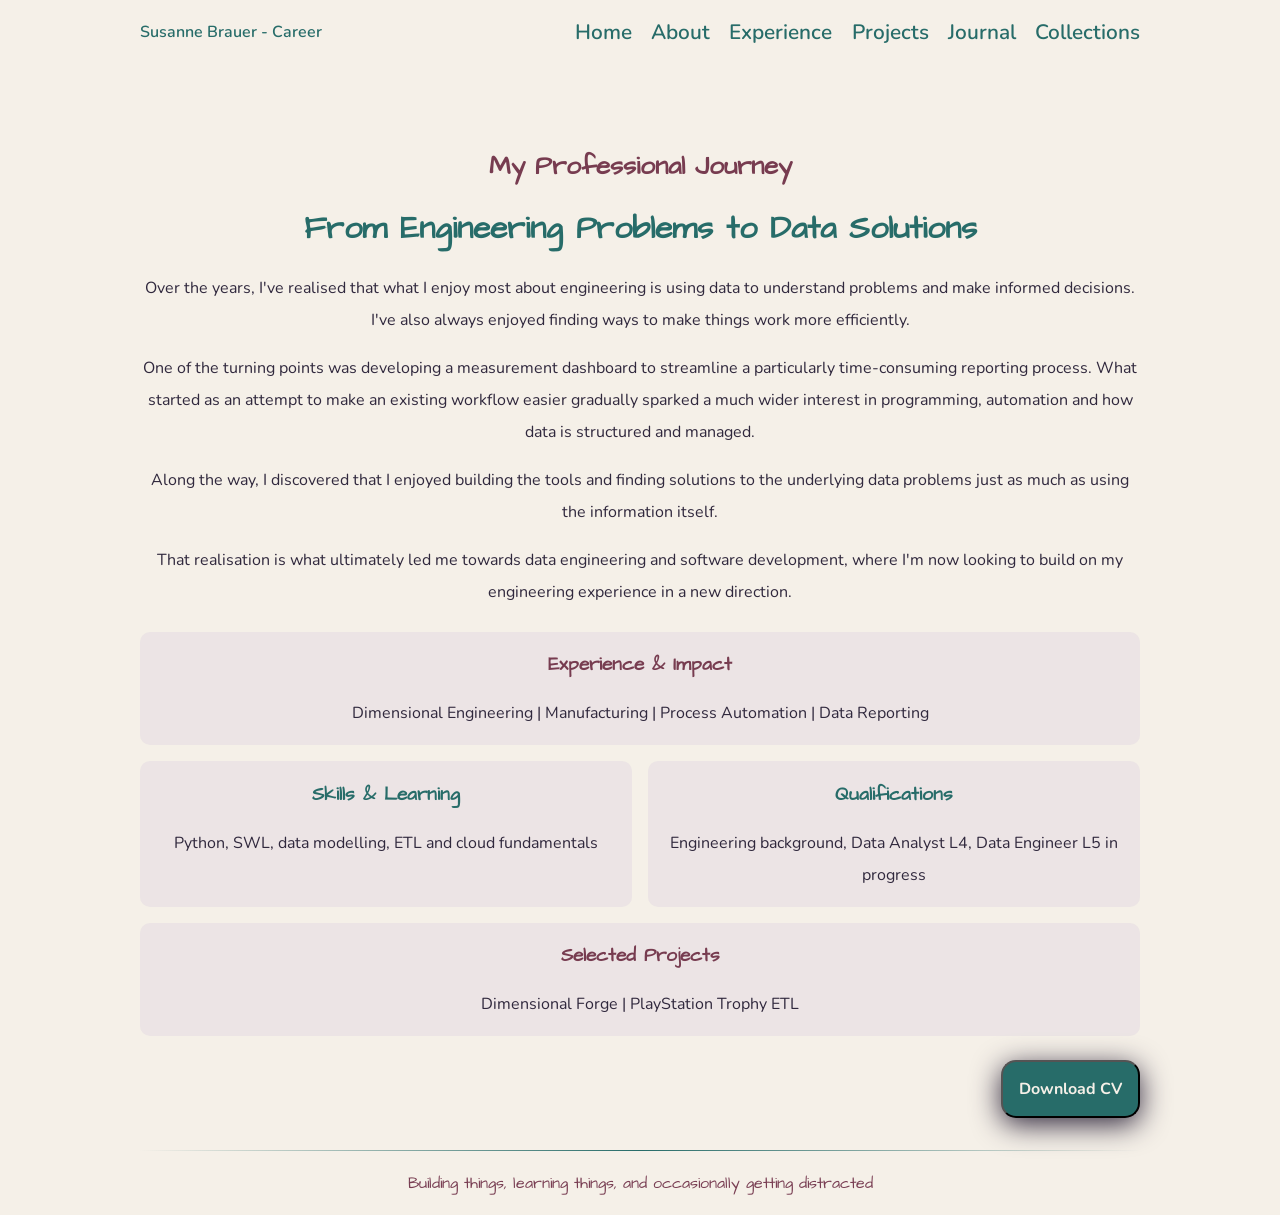
==== career.html @ 4adc1247 "add career page with desktop design" ====
<!DOCTYPE html>
<html lang="en">
<head>
    <meta charset="UTF-8">
    <meta name="viewport" content="width=device-width, initial-scale=1.0">
    <title>Susanne Brauer</title>
    
    <link rel="preconnect" href="https://fonts.googleapis.com">
    <link rel="preconnect" href="https://fonts.gstatic.com" crossorigin>
    <link href="https://fonts.googleapis.com/css2?family=Architects+Daughter&family=Nunito:ital,wght@0,200..1000;1,200..1000&display=swap" rel="stylesheet">
    <link rel="stylesheet" href="style.css">
    <script src="script.js" defer></script>
</head>
<body>
    <header>
        <p>Susanne Brauer - Career</p>
        <nav id="mobile-nav">
            <ul>
                <li><a href="#">Home</a></li>
                <li><a href="#">About</a></li>
                <li><a href="#">Experience</a></li>
                <li><a href="#">Projects</a></li>
                <li><a href="#">Journal</a></li>
                <li><a href="#">Collections</a></li>
            </ul>
        </nav>
        <button id="menu-button" aria-label="Toggel navigation" aria-expanded="false" aria-controls="mobile-nav">
            <div class="menu-bar"></div>
            <div class="menu-bar"></div>
            <div class="menu-bar"></div>
        </button>
    </header>
    <main>
        <h2 class="tag-line-top"">My Professional Journey</h2>
        <h1>From Engineering Problems to Data Solutions</h1>
        <p>Over the years, I've realised that what I enjoy most about engineering is using data to understand problems and make informed decisions. I've also always enjoyed finding ways to make things work more efficiently.</p>

        <p>One of the turning points was developing a measurement dashboard to streamline a particularly time-consuming reporting process. What started as an attempt to make an existing workflow easier gradually sparked a much wider interest in programming, automation and how data is structured and managed.</p>

        <p>Along the way, I discovered that I enjoyed building the tools and finding solutions to the underlying data problems just as much as using the information itself.</p>

        <p>That realisation is what ultimately led me towards data engineering and software development, where I'm now looking to build on my engineering experience in a new direction.</p>

        <div id="career-overview-container">
            <div id="experience-impact-block">
                <h3>Experience & Impact</h3>
                <p>Dimensional Engineering | Manufacturing | Process Automation | Data Reporting</p>
            </div>

            <div id="skills-learning-block">
                <h3>Skills & Learning</h3>
                <p>Python, SWL, data modelling, ETL and cloud fundamentals</p>
            </div>

            <div id="qualifications-block">
                <h3>Qualifications</h3>
                <p>Engineering background, Data Analyst L4, Data Engineer L5 in progress</p>
            </div>

            <div id="projects-block">
                <h3>Selected Projects</h3>
                <p>Dimensional Forge | PlayStation Trophy ETL</p>
            </div>
        </div>

        <button class="button" id="cv-button">Download CV</button>
    </main>
    <footer>
        <p>Building things, learning things, and occasionally getting distracted</p>
    </footer>
</body>
</html>
---- style.css ----
:root {
    --color-deep-teal: #276C69;
    --color-bordeaux: #773c50;
    --color-lavender: #B5A2D1;
    --color-warm-cream: #F5F0E8;
    --color-plum: #30283d;
}

* {
    box-sizing: border-box;
}

html, body {
    height: 100%;
    font-size: 16px;
}

body {
    background-color: var(--color-warm-cream);
    color: var(--color-plum);
    font-family: 'Nunito', Arial, Helvetica, sans-serif;
    width: 80%;
    max-width: 1000px;
    margin: auto;
    display: flex;
    flex-direction: column;
}

p {
    line-height: 2rem;
    font-size: 1rem;
}

.button {
    padding: 1rem;
    color: var(--color-warm-cream);
    background-color: var(--color-deep-teal);
    border-radius: 15px;
    font-family: 'Nunito', Arial, Helvetica, sans-serif;
    font-weight: bold;
    font-size: 1rem;
    box-shadow: 0 0.4rem 1.8rem var(--color-plum);
}

header {
    display: flex;
    justify-content: space-between;
    align-items: center;
    color: var(--color-deep-teal);
    font-weight: 600;
    font-size: 1.3rem;
}

main {
    padding-top: 4rem;
    text-align: center;
    flex: 1 0 auto;
}

nav ul {
    display: flex;
    gap: 1.2rem;
    margin: 0;
}

nav ul li {
    list-style: none;
}

nav ul a {
    display: block;
    text-decoration: none;
    color: inherit;
}

nav ul a:hover {
    text-shadow: 0px 0px 6px var(--color-lavender);
}

#menu-button {
    display: none;
}

h1 {
    color: var(--color-deep-teal);
    font-family: 'Architects Daughter', Arial, Helvetica, sans-serif;
    font-size: 2rem;
}

h2 {
    color: var(--color-bordeaux);
    font-family: 'Architects Daughter', Arial, Helvetica, sans-serif;
    font-size: 1.6rem;
}

h3 {
    font-family: 'Architects Daughter', Arial, Helvetica, sans-serif;
    font-size: 1.2rem;
}

#title-section {
    color: var(--color-bordeaux);
    font-weight: bold;
    padding-bottom: 1.6rem;
}

#greeting {
    text-transform: uppercase;
    font-family: 'Architects Daughter', Arial, Helvetica, sans-serif;
    font-size: 1.2rem;
    text-align: left;
}

#sub-title {
    font-size: 1.4rem;
    text-align: right;
}

#intro {
    display: flex;
    justify-content: space-between;
    align-items: center;
}

#intro-blurp {
    line-height: 2rem;
    font-size: 1.2rem;
    max-width: 500px;
    text-align: left;
}

#intro-img {
    border-radius: 50%;
    border: solid 4px var(--color-deep-teal);
    filter: drop-shadow(1.4rem 1rem 1.8rem var(--color-plum));
    width: 250px;
}

#career-overview-container {
    display: grid;
    grid-template-columns: 1fr 1fr;
    grid-gap: 1rem;
    margin-top: 1.5rem;
    margin-bottom: 1.5rem;
}

#career-overview-container > div {
    background-color:  rgba(181, 162, 209, 0.15);
    border-radius: 10px;
}

#experience-impact-block, #projects-block {
    grid-column-start: 1;
    grid-column-end: 3;
}

#experience-impact-block h3, #projects-block h3 {
    color: var(--color-bordeaux);
}

#skills-learning-block h3, #qualifications-block h3 {
    color: var(--color-deep-teal);
}

#cv-button {
    float: right;
}

footer {
    margin-top: 2rem;
    border-top: solid 1px;
    border-image: linear-gradient(to right, rgba(0, 0, 0, 0), var(--color-deep-teal), rgba(0, 0, 0, 0)) 1;
    font-family: 'Architects Daughter', Arial, Helvetica, sans-serif;
    color: #783D52;
    font-size: 0.9rem;
    text-align: center;
    flex-shrink: 0;
}

/*format adjustments*/
@media only screen and (max-width: 950px) {
    body {
        width: 95%;
    }
}

@media only screen and (max-width: 800px) {
    html {
        font-size: 14px;
    }

    header {
        flex-wrap: wrap;
    }

    nav {
        display: none;
    }

    nav.open-nav {
        display: block;
        flex-basis: 100%;
        order: 3;
        border-top:solid 1px;
        border-image: linear-gradient(to right, rgba(0, 0, 0, 0), var(--color-deep-teal), rgba(0, 0, 0, 0)) 1;
        padding-top: 1rem;
    }

    nav ul {
        flex-direction: column;
    }

    #menu-button {
        display: flex;
        flex-direction: column;
        padding: 4px;
        border: solid 2px var(--color-deep-teal);
        border-radius: 8px;
    }

    .menu-bar {
        background-color: var(--color-deep-teal);
        height: 2px;
        width: 22px;
        margin: 3px;
    }

    #intro-img {
        width: 160px;
    }
}

@media only screen and (max-width: 650px) {
    html {
        font-size: 12px;
    }

    body {
        width: 100%;
    }

    header {
        margin-right: 10px;
        margin-left: 10px;
    }

    #greeting, #sub-title, #intro-blurp {
        text-align: center;
    }

    #intro {
        flex-direction: column;
    }

    #intro-blurp {
        order: 2;
    }

    #intro-img {
        order: 1;
        width: 100px;
    }
}
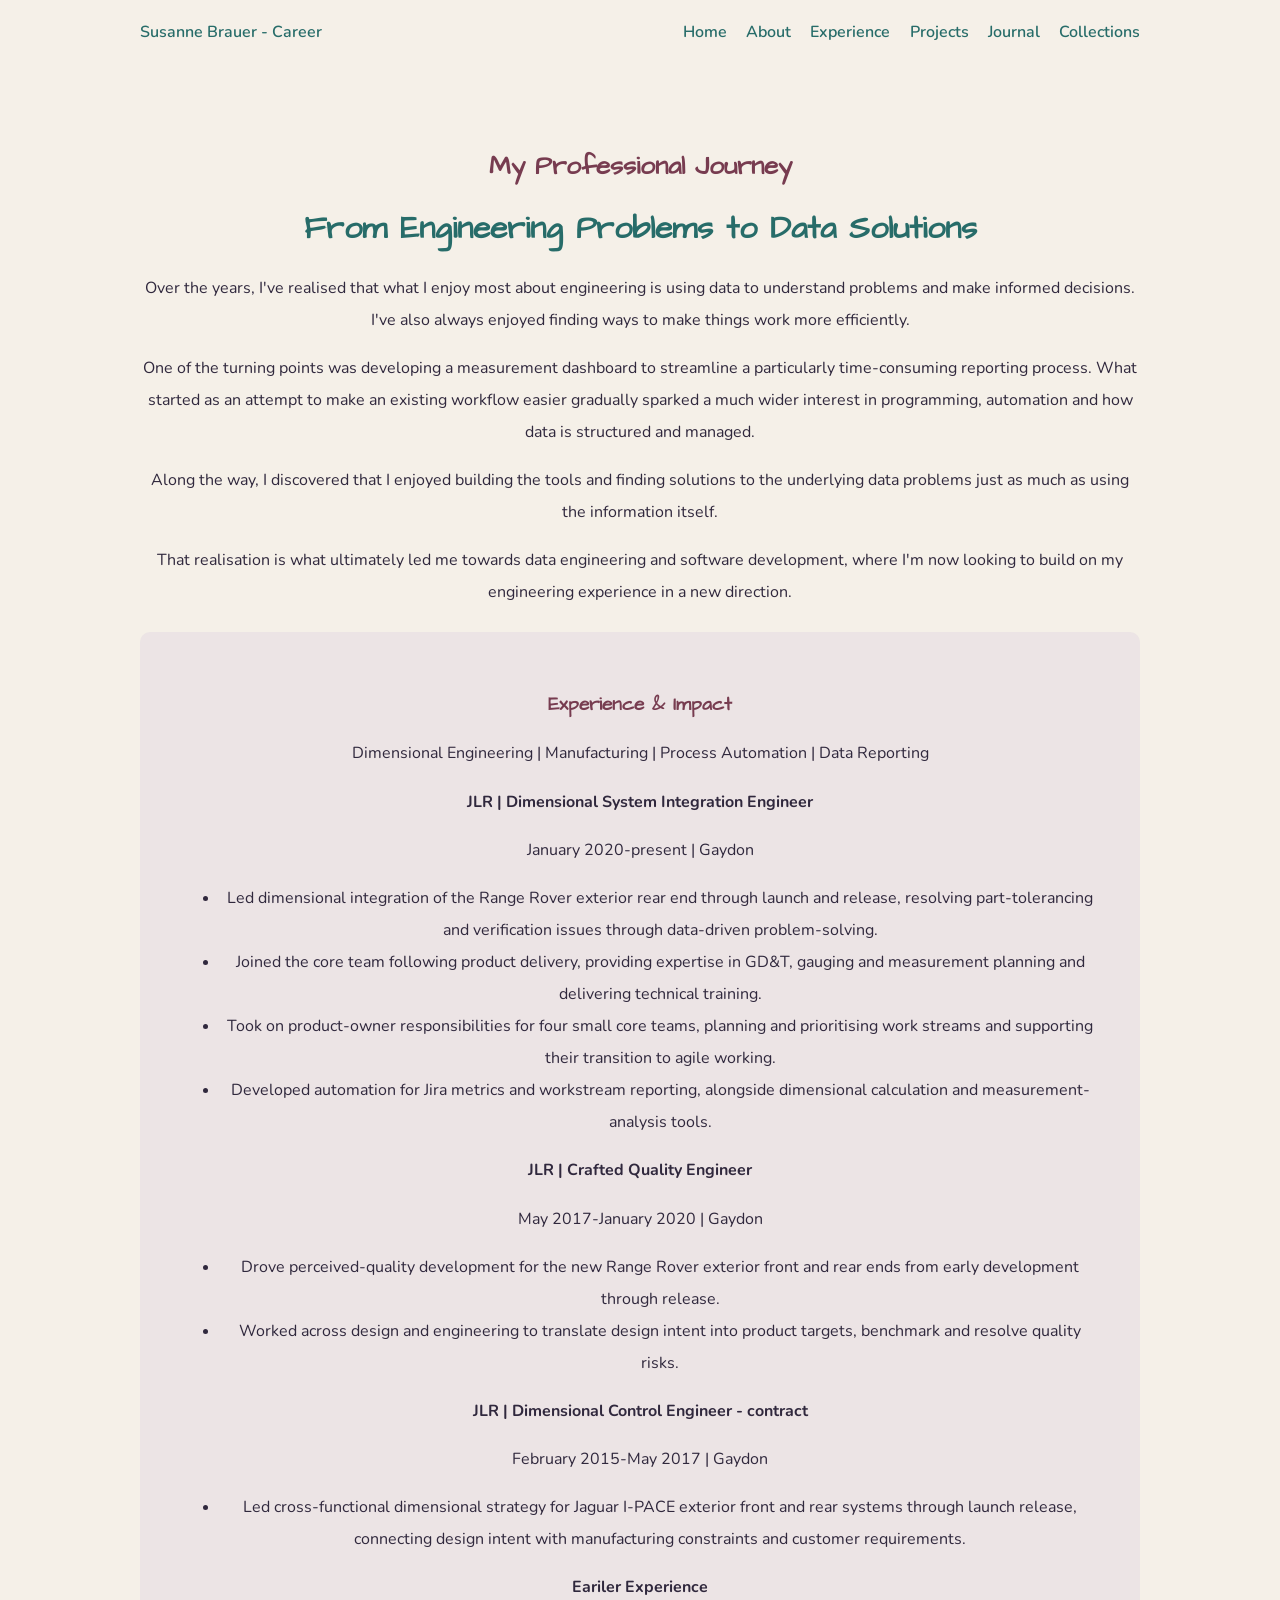
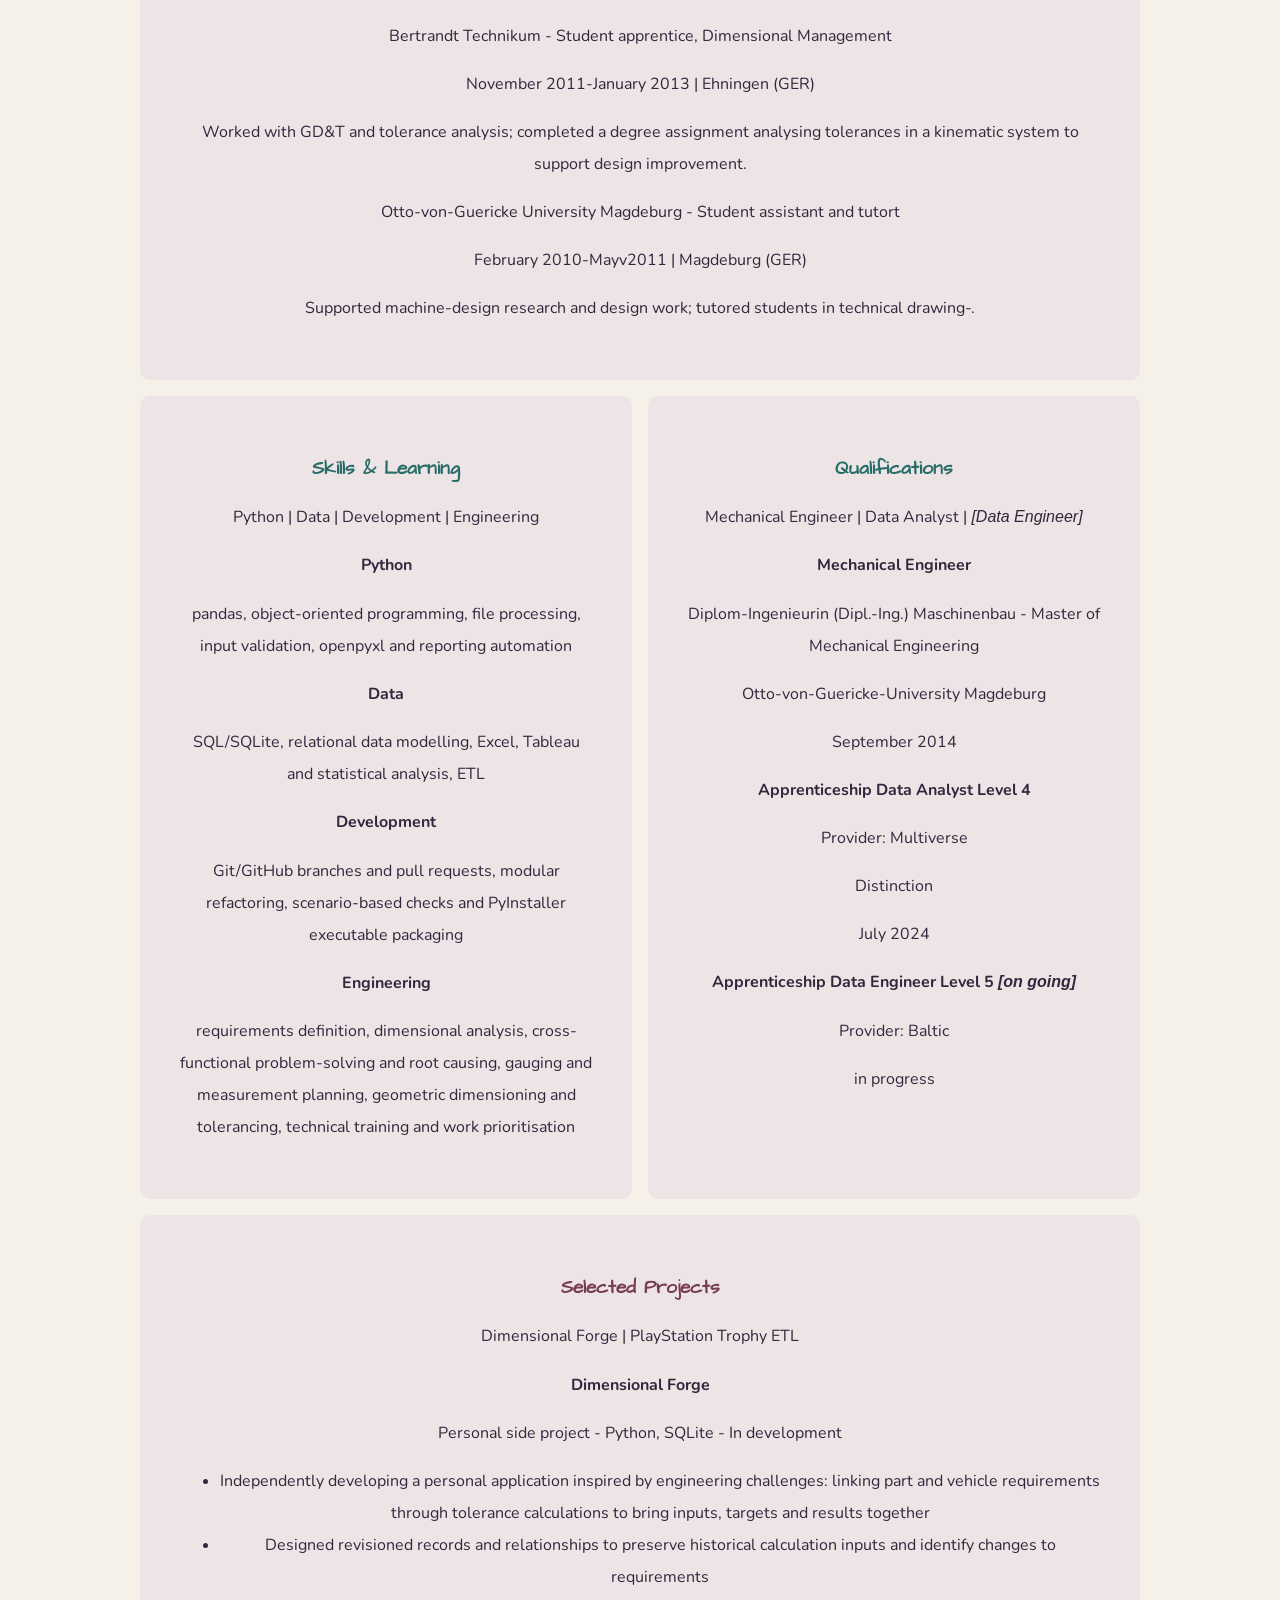
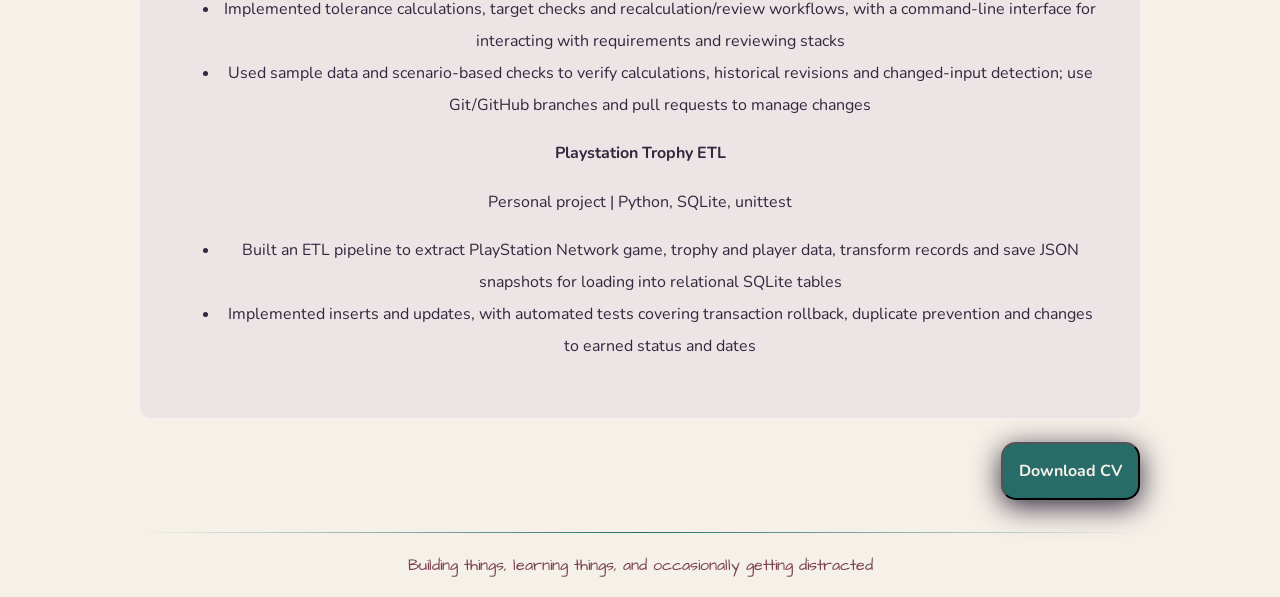
==== commit f79ce6d5: "add more details to the career page aand made some first style adjustments for readability" ====
--- a/career.html
+++ b/career.html
@@ -42,24 +42,84 @@
         <p>That realisation is what ultimately led me towards data engineering and software development, where I'm now looking to build on my engineering experience in a new direction.</p>
 
         <div id="career-overview-container">
-            <div id="experience-impact-block">
+            <div class="box" id="experience-impact-block">
                 <h3>Experience & Impact</h3>
                 <p>Dimensional Engineering | Manufacturing | Process Automation | Data Reporting</p>
+                <h4>JLR | Dimensional System Integration Engineer</h4>
+                <p>January 2020-present | Gaydon</p>
+                <ul>
+                    <li>Led dimensional integration of the Range Rover exterior rear end through launch and release, resolving part-tolerancing and verification issues through data-driven problem-solving.</li>
+                    <li>Joined the core team following product delivery, providing expertise in GD&T, gauging and measurement planning and delivering technical training.</li>
+                    <li>Took on product-owner responsibilities for four small core teams, planning and prioritising work streams and supporting their transition to agile working.</li>
+                    <li> Developed automation for Jira metrics and workstream reporting, alongside dimensional calculation and measurement-analysis tools.</li>
+                </ul>
+                <h4>JLR | Crafted Quality Engineer</h4>
+                <p>May 2017-January 2020 | Gaydon</p>
+                <ul>
+                    <li>Drove perceived-quality development for the new Range Rover exterior front and rear ends from early development through release.</li>
+                    <li>Worked across design and engineering to translate design intent into product targets, benchmark and resolve quality risks.</li>
+                </ul>
+                <h4>JLR | Dimensional Control Engineer - contract</h4>
+                <p>February 2015-May 2017 | Gaydon</p>
+                <ul>
+                    <li>Led cross-functional dimensional strategy for Jaguar I-PACE exterior front and rear systems through launch release, connecting design intent with manufacturing constraints and customer requirements.</li>
+                </ul>
+                <h4>Eariler Experience</h4>
+                <p>Bertrandt Technikum - Student apprentice, Dimensional Management</p>
+                <p>November 2011-January 2013 | Ehningen (GER)</p>
+                <p>Worked with GD&T and tolerance analysis; completed a degree assignment analysing tolerances in a kinematic system to support design improvement.</p>
+                <p>Otto-von-Guericke University Magdeburg - Student assistant and tutort</p>
+                <p>February 2010-Mayv2011 | Magdeburg (GER)</p>
+                <p>Supported machine-design research and design work; tutored students in technical drawing-.</p>
             </div>
 
-            <div id="skills-learning-block">
+            <div class="box" id="skills-learning-block">
                 <h3>Skills & Learning</h3>
-                <p>Python, SWL, data modelling, ETL and cloud fundamentals</p>
+                <p>Python | Data | Development | Engineering</p>
+                <h4>Python</h4>
+                <p>pandas, object-oriented programming, file processing, input validation, openpyxl and reporting automation</p>
+                <h4>Data</h4>
+                <p>SQL/SQLite, relational data modelling, Excel, Tableau and statistical analysis, ETL</p>
+                <h4>Development</h4>
+                <p>Git/GitHub branches and pull requests, modular refactoring, scenario-based checks and PyInstaller
+                executable packaging</p>
+                <h4>Engineering</h4>
+                <p>requirements definition, dimensional analysis, cross-functional problem-solving and root causing, gauging and measurement planning, geometric dimensioning and tolerancing, technical training and work prioritisation</p>
             </div>
 
-            <div id="qualifications-block">
+            <div class="box" id="qualifications-block">
                 <h3>Qualifications</h3>
-                <p>Engineering background, Data Analyst L4, Data Engineer L5 in progress</p>
+                <p>Mechanical Engineer | Data Analyst | <i>[Data Engineer]</i> </p>
+                <h4>Mechanical Engineer</h4>
+                <p>Diplom-Ingenieurin (Dipl.-Ing.) Maschinenbau - Master of Mechanical Engineering</p>
+                <p>Otto-von-Guericke-University Magdeburg</p>
+                <p>September 2014</p>
+                <h4>Apprenticeship Data Analyst Level 4</h4>
+                <p>Provider: Multiverse</p>
+                <p>Distinction</p>
+                <p>July 2024</p>
+                <h4>Apprenticeship Data Engineer Level 5 <i>[on going]</i></h4>
+                <p>Provider: Baltic</p>
+                <p>in progress</p>
             </div>
 
-            <div id="projects-block">
+            <div class="box" id="projects-block">
                 <h3>Selected Projects</h3>
                 <p>Dimensional Forge | PlayStation Trophy ETL</p>
+                <h4>Dimensional Forge</h4>
+                <p>Personal side project - Python, SQLite - In development</p>
+                <ul>
+                    <li>Independently developing a personal application inspired by engineering challenges: linking part and vehicle requirements through tolerance calculations to bring inputs, targets and results together</li>
+                    <li>Designed revisioned records and relationships to preserve historical calculation inputs and identify changes to requirements</li>
+                    <li>Implemented tolerance calculations, target checks and recalculation/review workflows, with a command-line interface for interacting with requirements and reviewing stacks</li>
+                    <li>Used sample data and scenario-based checks to verify calculations, historical revisions and changed-input detection; use Git/GitHub branches and pull requests to manage changes</li>
+                </ul>
+                <h4>Playstation Trophy ETL</h4>
+                <p>Personal project | Python, SQLite, unittest</p>
+                <ul>
+                    <li>Built an ETL pipeline to extract PlayStation Network game, trophy and player data, transform records and save JSON snapshots for loading into relational SQLite tables</li>
+                    <li>Implemented inserts and updates, with automated tests covering transaction rollback, duplicate prevention and changes to earned status and dates</li>
+                </ul>
             </div>
         </div>
 
--- a/style.css
+++ b/style.css
@@ -26,7 +26,7 @@
     flex-direction: column;
 }
 
-p {
+p, li, a {
     line-height: 2rem;
     font-size: 1rem;
 }
@@ -81,21 +81,26 @@
     display: none;
 }
 
+h1, h2, h3 {
+    font-family: 'Architects Daughter', Arial, Helvetica, sans-serif;
+}
+
 h1 {
     color: var(--color-deep-teal);
-    font-family: 'Architects Daughter', Arial, Helvetica, sans-serif;
     font-size: 2rem;
 }
 
 h2 {
     color: var(--color-bordeaux);
-    font-family: 'Architects Daughter', Arial, Helvetica, sans-serif;
     font-size: 1.6rem;
 }
 
 h3 {
-    font-family: 'Architects Daughter', Arial, Helvetica, sans-serif;
     font-size: 1.2rem;
+}
+
+h4 {
+    font-size: 1rem;
 }
 
 #title-section {
@@ -164,6 +169,10 @@
 
 #cv-button {
     float: right;
+}
+
+.box {
+    padding: 2.5rem;
 }
 
 footer {
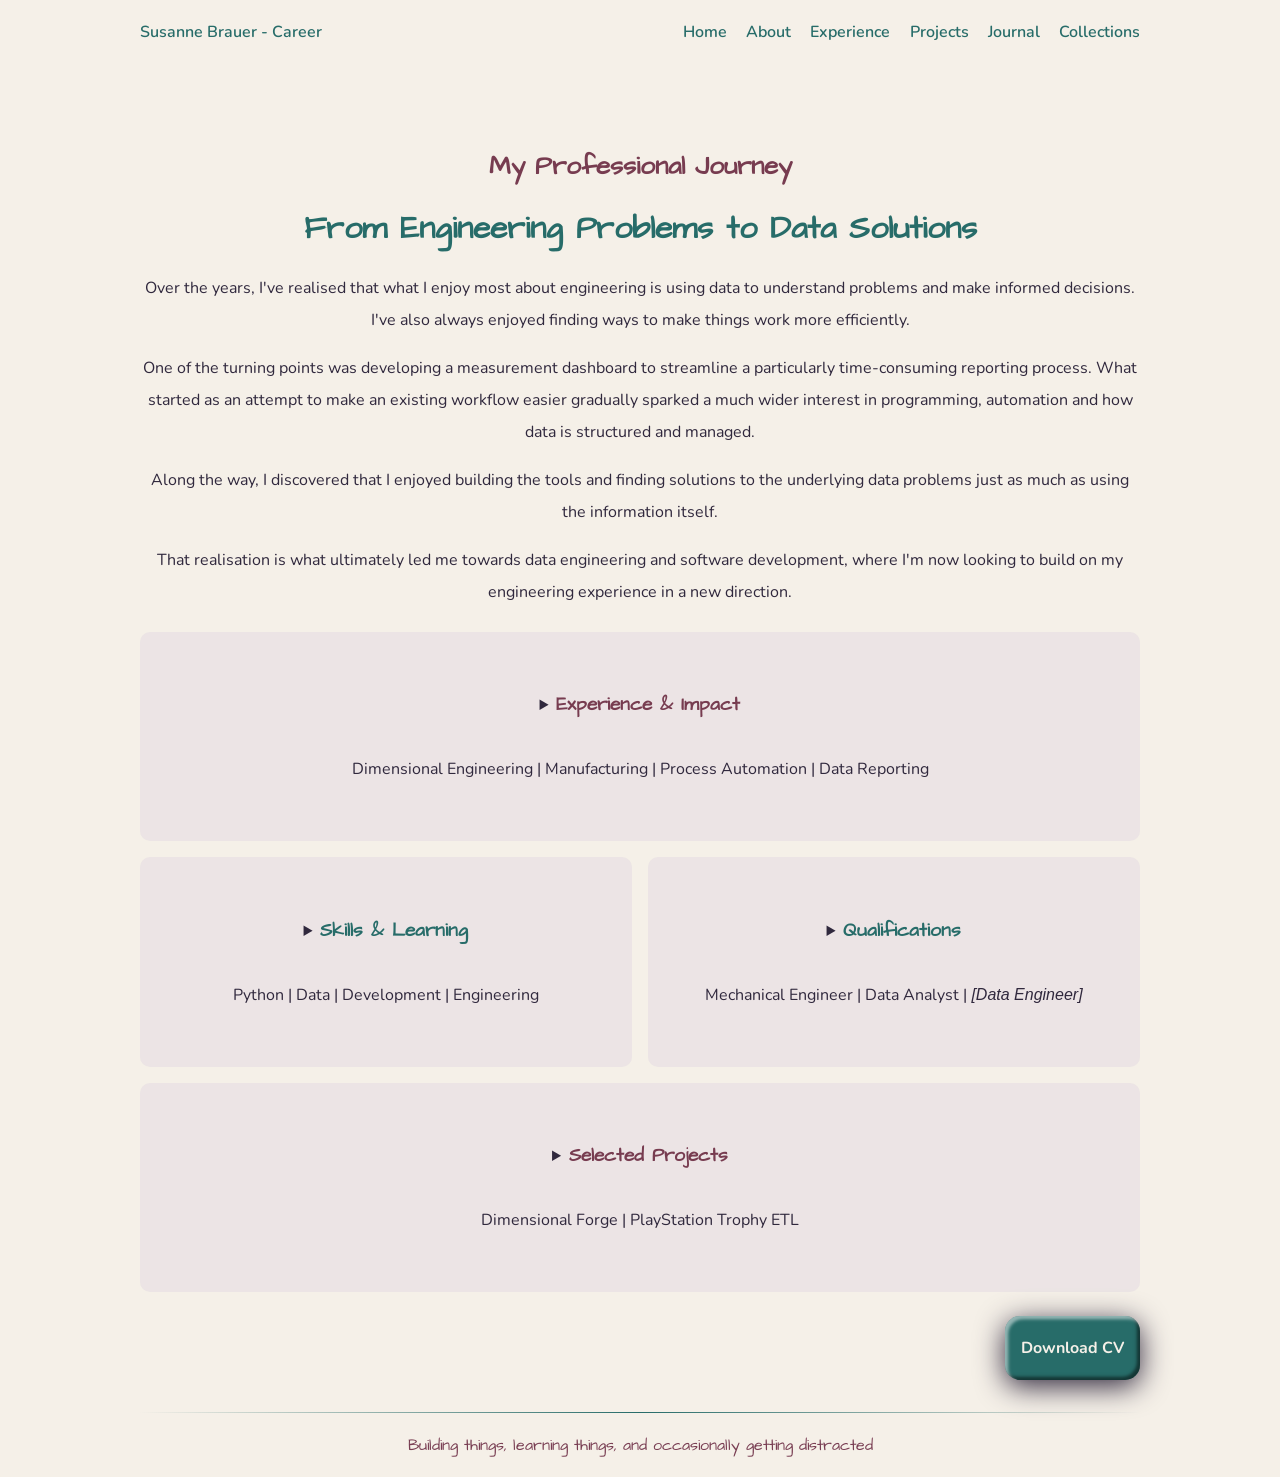
==== commit c6e5b90a: "Made career page content collapsable and add functionality to CV download button" ====
--- a/career.html
+++ b/career.html
@@ -43,87 +43,131 @@
 
         <div id="career-overview-container">
             <div class="box" id="experience-impact-block">
-                <h3>Experience & Impact</h3>
-                <p>Dimensional Engineering | Manufacturing | Process Automation | Data Reporting</p>
-                <h4>JLR | Dimensional System Integration Engineer</h4>
-                <p>January 2020-present | Gaydon</p>
-                <ul>
-                    <li>Led dimensional integration of the Range Rover exterior rear end through launch and release, resolving part-tolerancing and verification issues through data-driven problem-solving.</li>
-                    <li>Joined the core team following product delivery, providing expertise in GD&T, gauging and measurement planning and delivering technical training.</li>
-                    <li>Took on product-owner responsibilities for four small core teams, planning and prioritising work streams and supporting their transition to agile working.</li>
-                    <li> Developed automation for Jira metrics and workstream reporting, alongside dimensional calculation and measurement-analysis tools.</li>
-                </ul>
-                <h4>JLR | Crafted Quality Engineer</h4>
-                <p>May 2017-January 2020 | Gaydon</p>
-                <ul>
-                    <li>Drove perceived-quality development for the new Range Rover exterior front and rear ends from early development through release.</li>
-                    <li>Worked across design and engineering to translate design intent into product targets, benchmark and resolve quality risks.</li>
-                </ul>
-                <h4>JLR | Dimensional Control Engineer - contract</h4>
-                <p>February 2015-May 2017 | Gaydon</p>
-                <ul>
-                    <li>Led cross-functional dimensional strategy for Jaguar I-PACE exterior front and rear systems through launch release, connecting design intent with manufacturing constraints and customer requirements.</li>
-                </ul>
-                <h4>Eariler Experience</h4>
-                <p>Bertrandt Technikum - Student apprentice, Dimensional Management</p>
-                <p>November 2011-January 2013 | Ehningen (GER)</p>
-                <p>Worked with GD&T and tolerance analysis; completed a degree assignment analysing tolerances in a kinematic system to support design improvement.</p>
-                <p>Otto-von-Guericke University Magdeburg - Student assistant and tutort</p>
-                <p>February 2010-Mayv2011 | Magdeburg (GER)</p>
-                <p>Supported machine-design research and design work; tutored students in technical drawing-.</p>
+                <details>
+                    <summary>
+                        <h3>Experience & Impact</h3>
+                        <p>Dimensional Engineering | Manufacturing | Process Automation | Data Reporting</p>
+                    </summary>
+                    <details>
+                        <summary>
+                            <h4>Jaguar Land Rover | Dimensional System Integration Engineer</h4>
+                            <p>January 2020-present | Gaydon</p>
+                        </summary>
+                        <ul>
+                            <li>Led dimensional integration of the Range Rover exterior rear end through launch and release, resolving part-tolerancing and verification issues through data-driven problem-solving.</li>
+                            <li>Joined the core team following product delivery, providing expertise in GD&T, gauging and measurement planning and delivering technical training.</li>
+                            <li>Took on product-owner responsibilities for four small core teams, planning and prioritising work streams and supporting their transition to agile working.</li>
+                            <li> Developed automation for Jira metrics and workstream reporting, alongside dimensional calculation and measurement-analysis tools.</li>
+                        </ul>
+                    </details>
+
+                    <details>
+                        <summary>
+                            <h4>Jaguar Land Rover | Crafted Quality Engineer</h4>
+                            <p>May 2017-January 2020 | Gaydon</p>
+                        </summary>
+                        <ul>
+                            <li>Drove perceived-quality development for the new Range Rover exterior front and rear ends from early development through release.</li>
+                            <li>Worked across design and engineering to translate design intent into product targets, benchmark and resolve quality risks.</li>
+                        </ul>
+                    </details>
+
+                    <details>
+                        <summary>
+                            <h4>Jaguar Land Rover | Dimensional Control Engineer - contract</h4>
+                            <p>February 2015-May 2017 | Gaydon</p>
+                        </summary>
+                        <ul>
+                            <li>Led cross-functional dimensional strategy for Jaguar I-PACE exterior front and rear systems through launch release, connecting design intent with manufacturing constraints and customer requirements.</li>
+                        </ul>
+                    </details>
+
+                    <details>
+                        <summary>
+                            <h4>Eariler Experience</h4>
+                        </summary>
+                        <p>Bertrandt Technikum - Student apprentice, Dimensional Management</p>
+                        <p>November 2011-January 2013 | Ehningen (GER)</p>
+                        <p>Worked with GD&T and tolerance analysis; completed a degree assignment analysing tolerances in a kinematic system to support design improvement.</p>
+                        <p>Otto-von-Guericke University Magdeburg - Student assistant and tutort</p>
+                        <p>February 2010-Mayv2011 | Magdeburg (GER)</p>
+                        <p>Supported machine-design research and design work; tutored students in technical drawing-.</p>
+                    </details>
+                </details>
             </div>
 
             <div class="box" id="skills-learning-block">
-                <h3>Skills & Learning</h3>
-                <p>Python | Data | Development | Engineering</p>
-                <h4>Python</h4>
-                <p>pandas, object-oriented programming, file processing, input validation, openpyxl and reporting automation</p>
-                <h4>Data</h4>
-                <p>SQL/SQLite, relational data modelling, Excel, Tableau and statistical analysis, ETL</p>
-                <h4>Development</h4>
-                <p>Git/GitHub branches and pull requests, modular refactoring, scenario-based checks and PyInstaller
-                executable packaging</p>
-                <h4>Engineering</h4>
-                <p>requirements definition, dimensional analysis, cross-functional problem-solving and root causing, gauging and measurement planning, geometric dimensioning and tolerancing, technical training and work prioritisation</p>
+                <details>
+                    <summary>
+                        <h3>Skills & Learning</h3>
+                        <p>Python | Data | Development | Engineering</p>
+                    </summary>
+                    <h4>Python</h4>
+                    <p>pandas, object-oriented programming, file processing, input validation, openpyxl and reporting automation</p>
+                    <h4>Data</h4>
+                    <p>SQL/SQLite, relational data modelling, Excel, Tableau and statistical analysis, ETL</p>
+                    <h4>Development</h4>
+                    <p>Git/GitHub branches and pull requests, modular refactoring, scenario-based checks and PyInstaller
+                    executable packaging</p>
+                    <h4>Engineering</h4>
+                    <p>requirements definition, dimensional analysis, cross-functional problem-solving and root causing, gauging and measurement planning, geometric dimensioning and tolerancing, technical training and work prioritisation</p>
+                </details>
             </div>
 
             <div class="box" id="qualifications-block">
-                <h3>Qualifications</h3>
-                <p>Mechanical Engineer | Data Analyst | <i>[Data Engineer]</i> </p>
-                <h4>Mechanical Engineer</h4>
-                <p>Diplom-Ingenieurin (Dipl.-Ing.) Maschinenbau - Master of Mechanical Engineering</p>
-                <p>Otto-von-Guericke-University Magdeburg</p>
-                <p>September 2014</p>
-                <h4>Apprenticeship Data Analyst Level 4</h4>
-                <p>Provider: Multiverse</p>
-                <p>Distinction</p>
-                <p>July 2024</p>
-                <h4>Apprenticeship Data Engineer Level 5 <i>[on going]</i></h4>
-                <p>Provider: Baltic</p>
-                <p>in progress</p>
+                <details>
+                    <summary>
+                        <h3>Qualifications</h3>
+                        <p>Mechanical Engineer | Data Analyst | <i>[Data Engineer]</i></p>
+                    </summary>
+                    <h4>Mechanical Engineer</h4>
+                    <p>Diplom-Ingenieurin (Dipl.-Ing.) Maschinenbau - Master of Mechanical Engineering</p>
+                    <p>Otto-von-Guericke-University Magdeburg</p>
+                    <p>September 2014</p>
+                    <h4>Apprenticeship Data Analyst Level 4</h4>
+                    <p>Provider: Multiverse</p>
+                    <p>Distinction</p>
+                    <p>July 2024</p>
+                    <h4>Apprenticeship Data Engineer Level 5 <i>[on going]</i></h4>
+                    <p>Provider: Baltic</p>
+                    <p>in progress</p>
+                </details>
             </div>
 
             <div class="box" id="projects-block">
-                <h3>Selected Projects</h3>
-                <p>Dimensional Forge | PlayStation Trophy ETL</p>
-                <h4>Dimensional Forge</h4>
-                <p>Personal side project - Python, SQLite - In development</p>
-                <ul>
-                    <li>Independently developing a personal application inspired by engineering challenges: linking part and vehicle requirements through tolerance calculations to bring inputs, targets and results together</li>
-                    <li>Designed revisioned records and relationships to preserve historical calculation inputs and identify changes to requirements</li>
-                    <li>Implemented tolerance calculations, target checks and recalculation/review workflows, with a command-line interface for interacting with requirements and reviewing stacks</li>
-                    <li>Used sample data and scenario-based checks to verify calculations, historical revisions and changed-input detection; use Git/GitHub branches and pull requests to manage changes</li>
-                </ul>
-                <h4>Playstation Trophy ETL</h4>
-                <p>Personal project | Python, SQLite, unittest</p>
-                <ul>
-                    <li>Built an ETL pipeline to extract PlayStation Network game, trophy and player data, transform records and save JSON snapshots for loading into relational SQLite tables</li>
-                    <li>Implemented inserts and updates, with automated tests covering transaction rollback, duplicate prevention and changes to earned status and dates</li>
-                </ul>
+                <details>
+                    <summary>
+                        <h3>Selected Projects</h3>
+                        <p>Dimensional Forge | PlayStation Trophy ETL</p>
+                    </summary>
+                    <details>
+                        <summary>
+                            <h4>Dimensional Forge</h4>
+                            <p>Personal side project - Python, SQLite - In development</p>
+                        </summary>
+                        <ul>
+                            <li>Independently developing a personal application inspired by engineering challenges: linking part and vehicle requirements through tolerance calculations to bring inputs, targets and results together</li>
+                            <li>Designed revisioned records and relationships to preserve historical calculation inputs and identify changes to requirements</li>
+                            <li>Implemented tolerance calculations, target checks and recalculation/review workflows, with a command-line interface for interacting with requirements and reviewing stacks</li>
+                            <li>Used sample data and scenario-based checks to verify calculations, historical revisions and changed-input detection; use Git/GitHub branches and pull requests to manage changes</li>
+                        </ul>
+                    </details>
+
+                    <details>
+                        <summary>
+                            <h4>Playstation Trophy ETL</h4>
+                            <p>Personal project | Python, SQLite, unittest</p>
+                        </summary>
+                        <ul>
+                            <li>Built an ETL pipeline to extract PlayStation Network game, trophy and player data, transform records and save JSON snapshots for loading into relational SQLite tables</li>
+                            <li>Implemented inserts and updates, with automated tests covering transaction rollback, duplicate prevention and changes to earned status and dates</li>
+                        </ul>
+                    </details>
+                </details>
             </div>
         </div>
 
-        <button class="button" id="cv-button">Download CV</button>
+        <a href="resources/files/Susanne_Brauer_CV.pdf" download class="button" id="cv-button">Download CV</a>
     </main>
     <footer>
         <p>Building things, learning things, and occasionally getting distracted</p>
--- a/style.css
+++ b/style.css
@@ -29,6 +29,10 @@
 p, li, a {
     line-height: 2rem;
     font-size: 1rem;
+}
+
+a {
+    text-decoration: none;
 }
 
 .button {
@@ -39,7 +43,17 @@
     font-family: 'Nunito', Arial, Helvetica, sans-serif;
     font-weight: bold;
     font-size: 1rem;
-    box-shadow: 0 0.4rem 1.8rem var(--color-plum);
+    box-shadow: 0 0.4rem 1.8rem var(--color-plum), inset 0.2em 0.2em 0.2em 0 rgba(255,255,255,0.5), inset -0.2em -0.2em 0.2em 0 rgba(0,0,0,0.5);
+}
+
+.button:hover {
+    background-color: var(--color-bordeaux);
+}
+
+.button:active {
+    background-color: var(--color-bordeaux);
+    box-shadow: 0 0.4rem 0.8rem var(--color-plum), inset 0.2em 0.2em 0.2em 0 rgba(255,255,255,0.5), inset -0.2em -0.2em 0.2em 0 rgba(0,0,0,0.5);
+    transform: translate(4px, 2px);
 }
 
 header {
@@ -174,6 +188,12 @@
 .box {
     padding: 2.5rem;
 }
+
+summary h3, summary h4 {
+    display: inline-block;
+}
+
+
 
 footer {
     margin-top: 2rem;
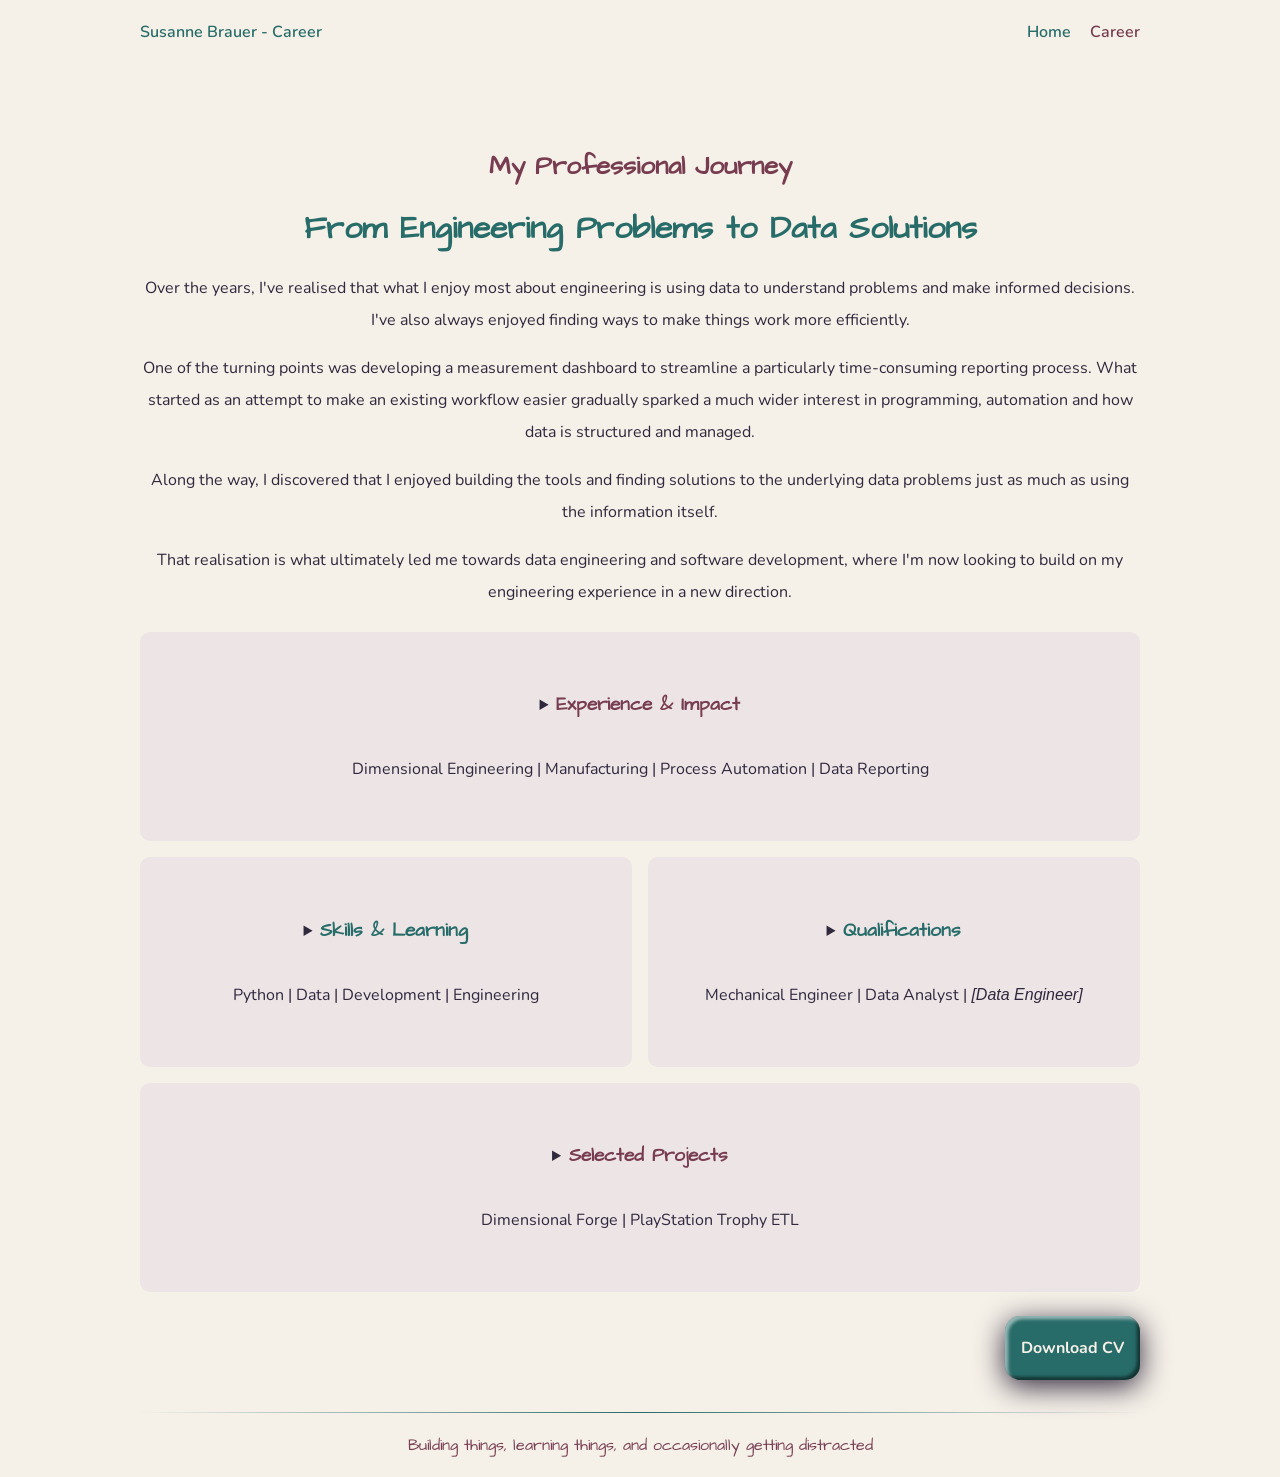
==== commit b569febf: "update links with current pages, commented out none active links for trhe time being. Enhanced nav m" ====
--- a/career.html
+++ b/career.html
@@ -16,12 +16,12 @@
         <p>Susanne Brauer - Career</p>
         <nav id="mobile-nav">
             <ul>
-                <li><a href="#">Home</a></li>
-                <li><a href="#">About</a></li>
-                <li><a href="#">Experience</a></li>
-                <li><a href="#">Projects</a></li>
+                <li><a href="index.html">Home</a></li>
+                <!-- <li><a href="#">About</a></li> -->
+                <li><a href="career.html" class="current-page">Career</a></li>
+                <!-- <li><a href="#">Projects</a></li>
                 <li><a href="#">Journal</a></li>
-                <li><a href="#">Collections</a></li>
+                <li><a href="#">Collections</a></li> -->
             </ul>
         </nav>
         <button id="menu-button" aria-label="Toggel navigation" aria-expanded="false" aria-controls="mobile-nav">
@@ -143,7 +143,7 @@
                     <details>
                         <summary>
                             <h4>Dimensional Forge</h4>
-                            <p>Personal side project - Python, SQLite - In development</p>
+                            <p>Personal project - <span class="tag-pill">Python</span> <span class="tag-pill">SQLite</span> - In development</p>
                         </summary>
                         <ul>
                             <li>Independently developing a personal application inspired by engineering challenges: linking part and vehicle requirements through tolerance calculations to bring inputs, targets and results together</li>
@@ -151,12 +151,13 @@
                             <li>Implemented tolerance calculations, target checks and recalculation/review workflows, with a command-line interface for interacting with requirements and reviewing stacks</li>
                             <li>Used sample data and scenario-based checks to verify calculations, historical revisions and changed-input detection; use Git/GitHub branches and pull requests to manage changes</li>
                         </ul>
+                        <p><a href="https://github.com/SusanneBrauer/dimensional-forge" target="_blank"><img src="resources/logos/GitHub_Invertocat_Black_Clearspace.png" alt="GitHub InvertoCat Logo" id="github-inline-logo"> GitHub Repo</a></p>
                     </details>
 
                     <details>
                         <summary>
-                            <h4>Playstation Trophy ETL</h4>
-                            <p>Personal project | Python, SQLite, unittest</p>
+                            <h4>PlayStation Trophy ETL</h4>
+                            <p>Personal project - <span class="tag-pill">Python</span> <span class="tag-pill">SQLite</span> <span class="tag-pill">unittest</span> - In development</p>
                         </summary>
                         <ul>
                             <li>Built an ETL pipeline to extract PlayStation Network game, trophy and player data, transform records and save JSON snapshots for loading into relational SQLite tables</li>
--- a/style.css
+++ b/style.css
@@ -33,6 +33,11 @@
 
 a {
     text-decoration: none;
+    color: var(--color-deep-teal);
+}
+
+a:hover {
+    text-decoration: underline;
 }
 
 .button {
@@ -89,6 +94,11 @@
 
 nav ul a:hover {
     text-shadow: 0px 0px 6px var(--color-lavender);
+    text-decoration: none;
+}
+
+.current-page {
+    color: var(--color-bordeaux);
 }
 
 #menu-button {
@@ -193,7 +203,22 @@
     display: inline-block;
 }
 
-
+details ul {
+    text-align: left;
+}
+
+.tag-pill {
+    border: solid 2px var(--color-deep-teal);
+    border-radius: 1rem;
+    color: var(--color-deep-teal);
+    padding: 0.1rem 0.4rem;
+    background-color: rgba(0, 128, 128, 0.1);
+}
+
+#github-inline-logo {
+    height: 1.2rem;
+    vertical-align: text-top;
+}
 
 footer {
     margin-top: 2rem;
